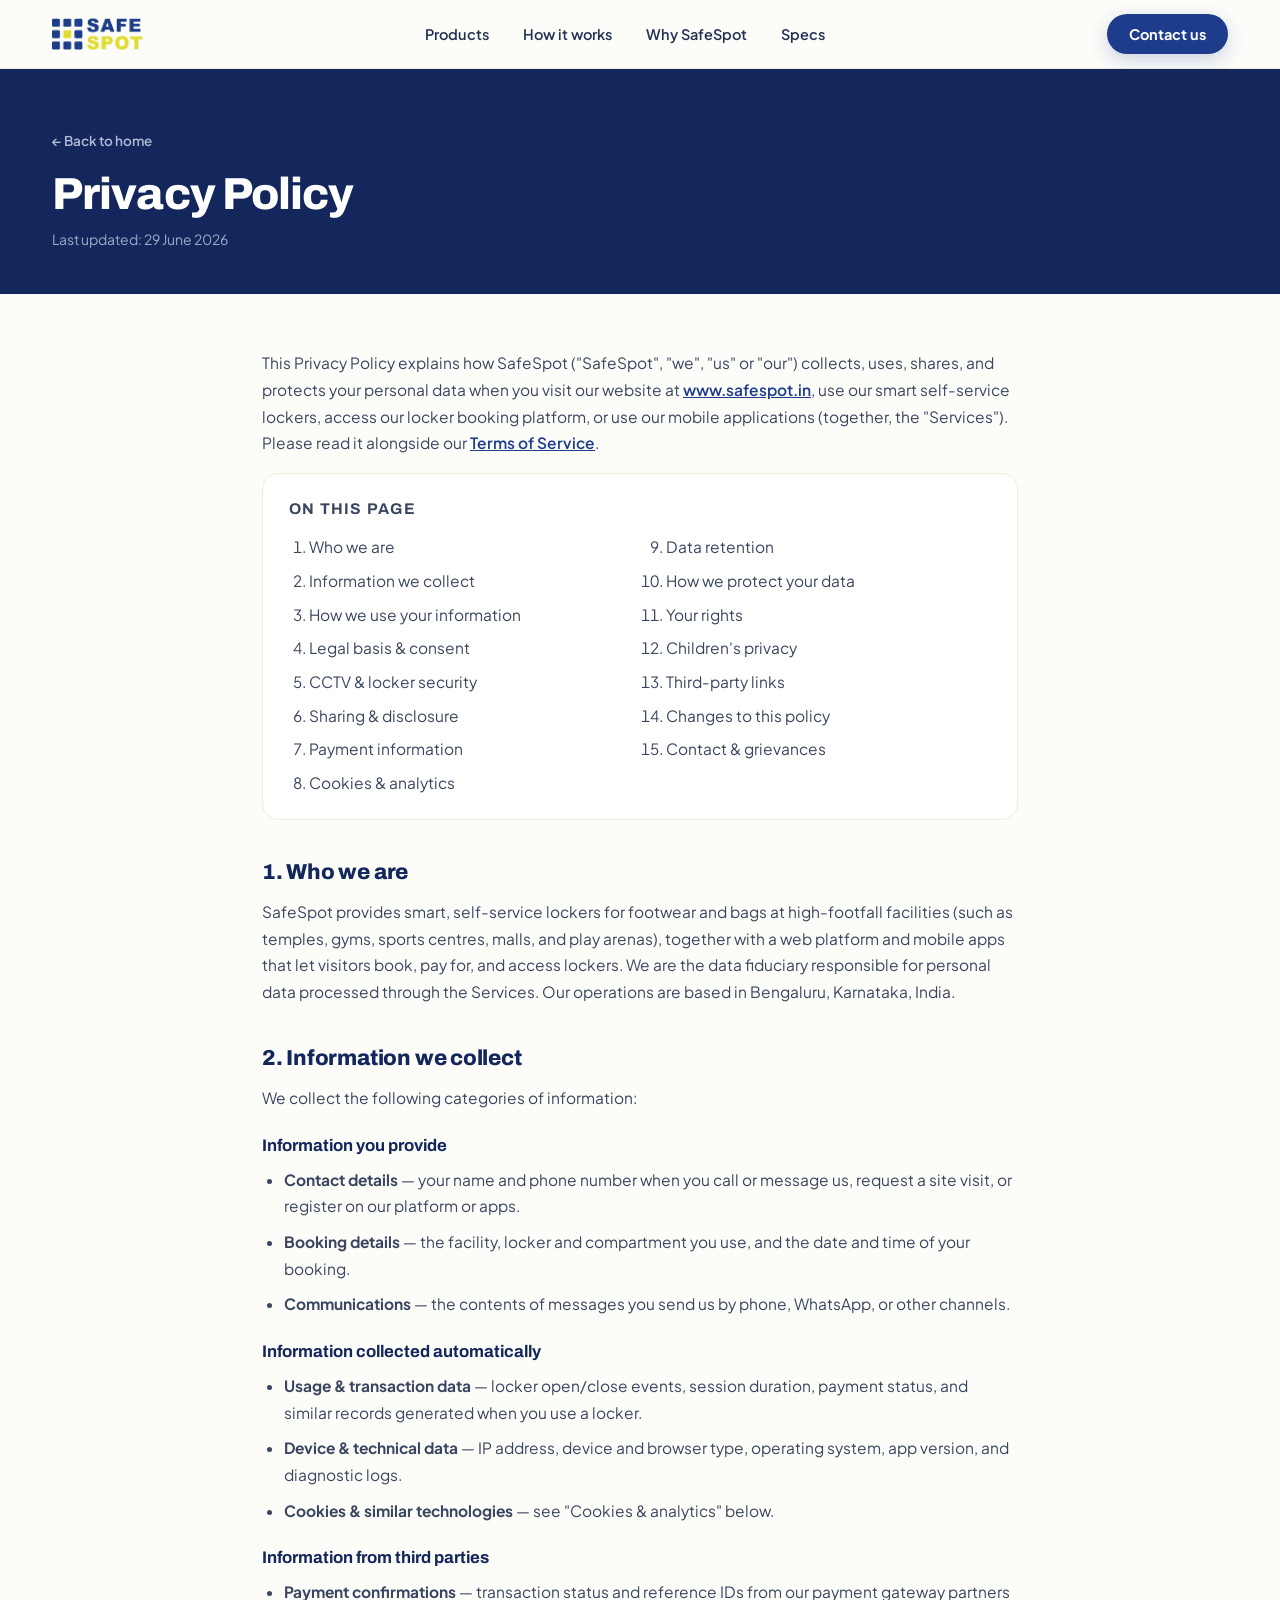
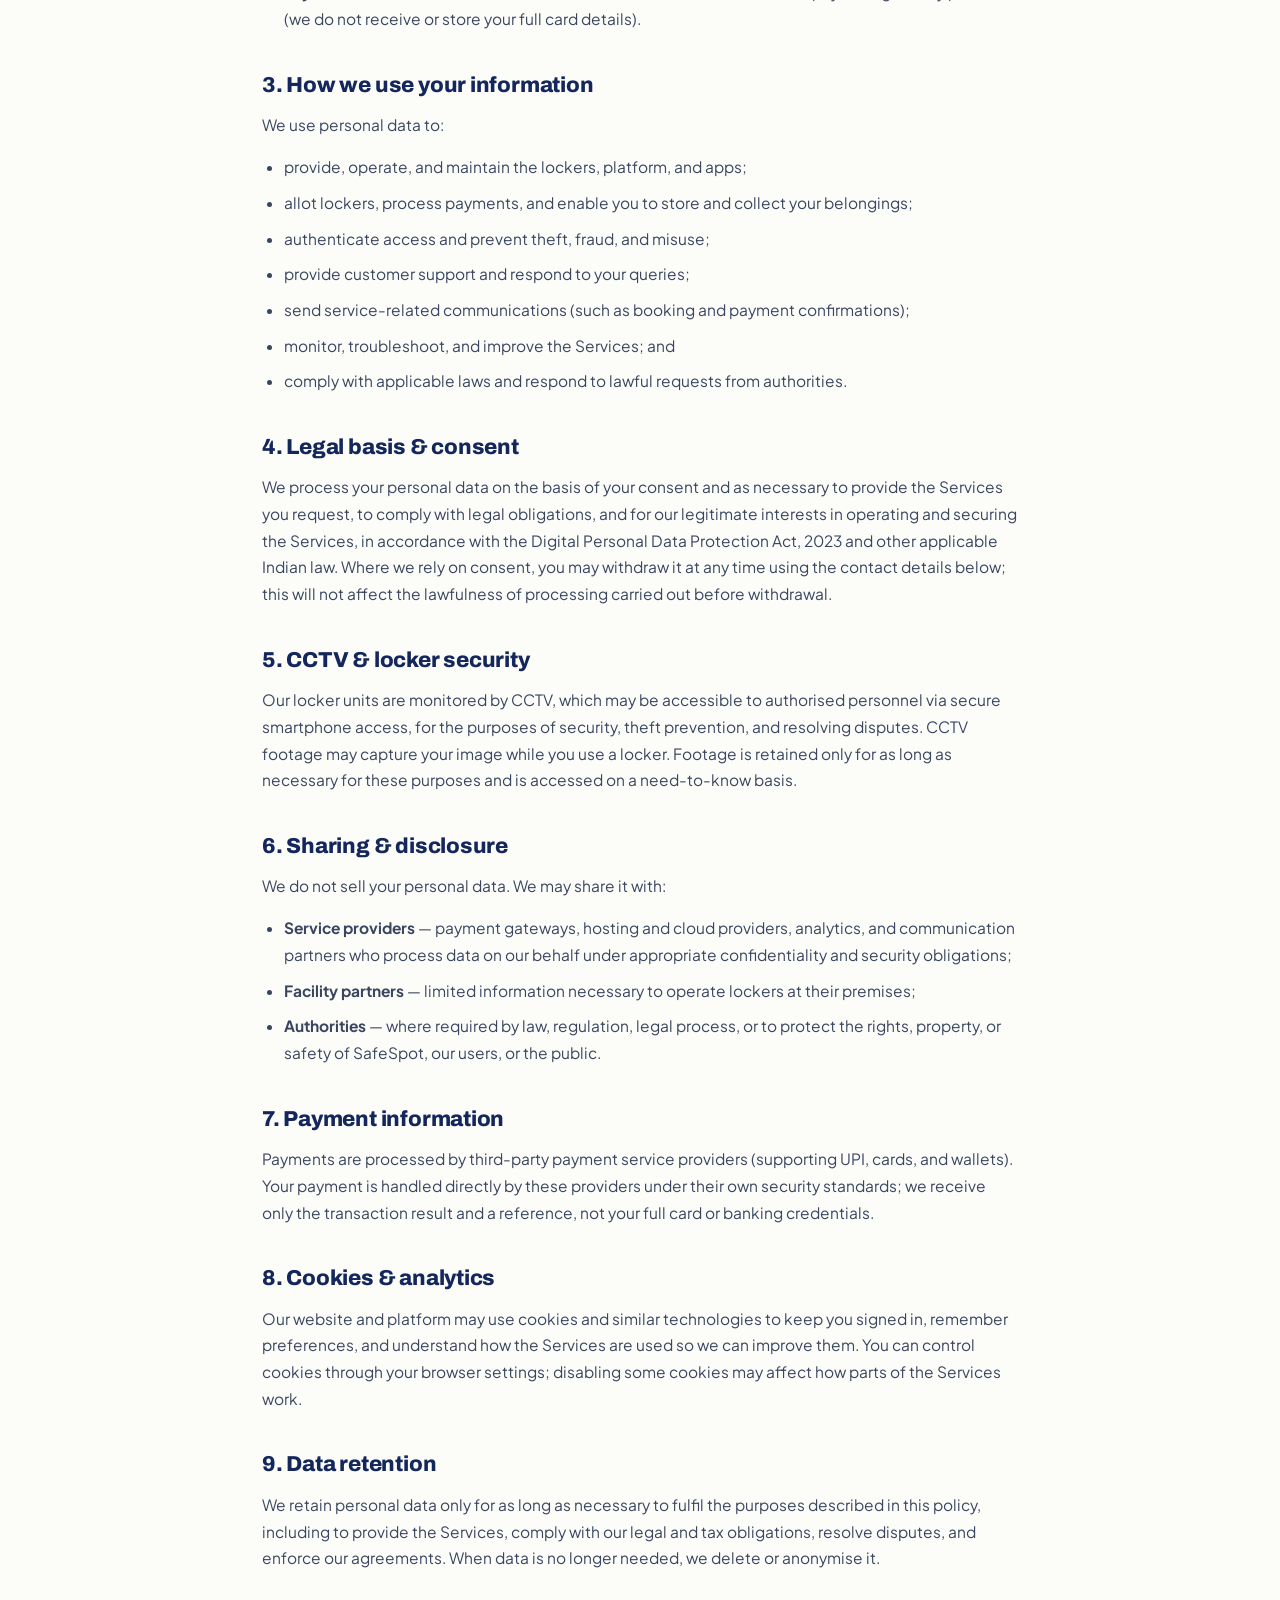
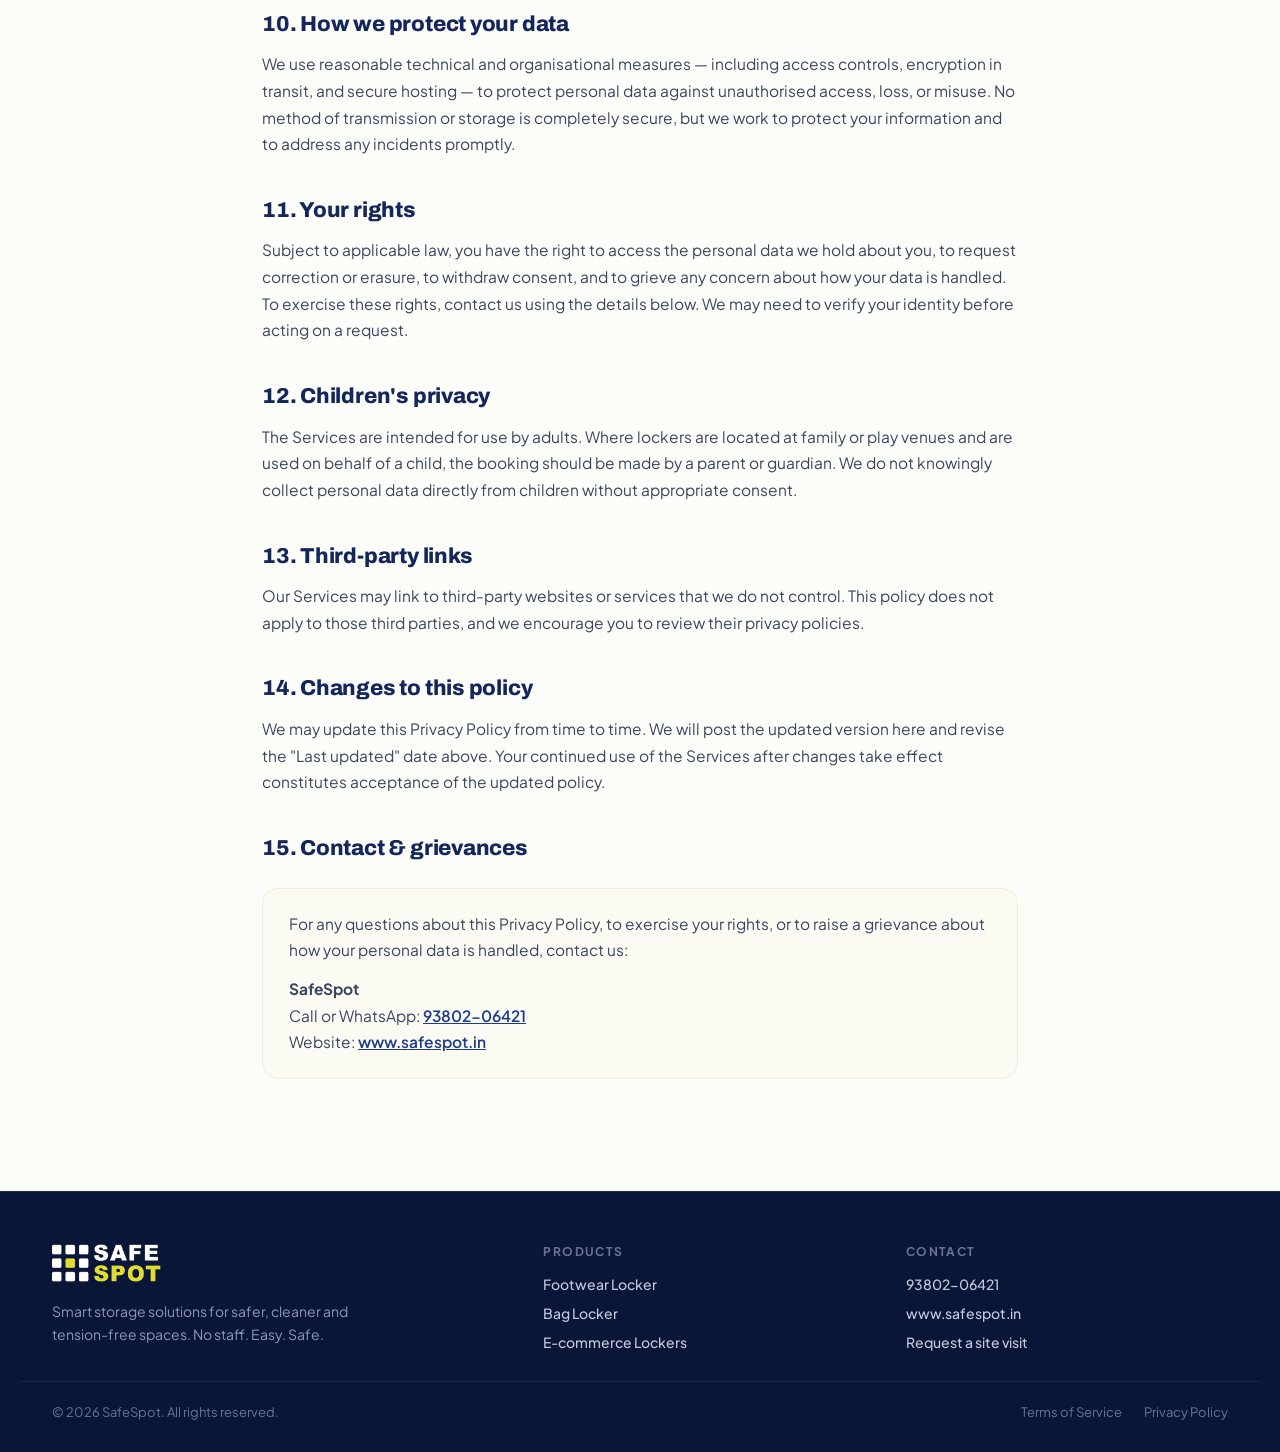
==== privacy.html @ 0acc73a3 "Initial site upload" ====
<!DOCTYPE html>
<html lang="en">
<head>
  <meta charset="utf-8">
  <meta name="viewport" content="width=device-width, initial-scale=1">
  <title>Privacy Policy — SafeSpot</title>
  <meta name="description" content="How SafeSpot collects, uses, and protects personal data across our website, locker platform, and mobile apps.">
  <meta name="robots" content="all">

  <link rel="icon" type="image/png" href="assets/safespot-logo-crop.png">

  <link rel="preconnect" href="https://fonts.googleapis.com">
  <link rel="preconnect" href="https://fonts.gstatic.com" crossorigin>
  <link href="https://fonts.googleapis.com/css2?family=Archivo:wght@600;700;800;900&family=Plus+Jakarta+Sans:wght@400;500;600;700&display=swap" rel="stylesheet">
  <link rel="stylesheet" href="styles.css">
</head>
<body class="legal">

  <!-- ===================== NAV ===================== -->
  <header class="site-header">
    <nav class="container nav">
      <a href="index.html" class="nav__logo"><img src="assets/safespot-logo-crop.png" alt="SafeSpot"></a>
      <div class="nav__links">
        <a href="index.html#products">Products</a>
        <a href="index.html#how">How it works</a>
        <a href="index.html#why">Why SafeSpot</a>
        <a href="index.html#specs">Specs</a>
      </div>
      <a href="index.html#contact" class="btn btn--navy-pill">Contact us</a>
    </nav>
  </header>

  <!-- ===================== HEAD ===================== -->
  <section class="legal__head">
    <div class="container">
      <a href="index.html" class="legal__back">← Back to home</a>
      <h1 class="legal__title">Privacy Policy</h1>
      <p class="legal__updated">Last updated: 29 June 2026</p>
    </div>
  </section>

  <!-- ===================== CONTENT ===================== -->
  <main class="legal__content">
    <p class="legal__intro">
      This Privacy Policy explains how SafeSpot ("SafeSpot", "we", "us" or "our")
      collects, uses, shares, and protects your personal data when you visit our
      website at <a href="https://www.safespot.in">www.safespot.in</a>, use our
      smart self-service lockers, access our locker booking platform, or use our
      mobile applications (together, the "Services"). Please read it alongside our
      <a href="terms.html">Terms of Service</a>.
    </p>

    <div class="legal__toc">
      <p class="legal__toc-title">On this page</p>
      <ol>
        <li>Who we are</li>
        <li>Information we collect</li>
        <li>How we use your information</li>
        <li>Legal basis &amp; consent</li>
        <li>CCTV &amp; locker security</li>
        <li>Sharing &amp; disclosure</li>
        <li>Payment information</li>
        <li>Cookies &amp; analytics</li>
        <li>Data retention</li>
        <li>How we protect your data</li>
        <li>Your rights</li>
        <li>Children's privacy</li>
        <li>Third-party links</li>
        <li>Changes to this policy</li>
        <li>Contact &amp; grievances</li>
      </ol>
    </div>

    <h2>1. Who we are</h2>
    <p>
      SafeSpot provides smart, self-service lockers for footwear and bags at
      high-footfall facilities (such as temples, gyms, sports centres, malls, and
      play arenas), together with a web platform and mobile apps that let visitors
      book, pay for, and access lockers. We are the data fiduciary responsible for
      personal data processed through the Services. Our operations are based in
      Bengaluru, Karnataka, India.
    </p>

    <h2>2. Information we collect</h2>
    <p>We collect the following categories of information:</p>
    <h3>Information you provide</h3>
    <ul>
      <li><strong>Contact details</strong> — your name and phone number when you call or message us, request a site visit, or register on our platform or apps.</li>
      <li><strong>Booking details</strong> — the facility, locker and compartment you use, and the date and time of your booking.</li>
      <li><strong>Communications</strong> — the contents of messages you send us by phone, WhatsApp, or other channels.</li>
    </ul>
    <h3>Information collected automatically</h3>
    <ul>
      <li><strong>Usage &amp; transaction data</strong> — locker open/close events, session duration, payment status, and similar records generated when you use a locker.</li>
      <li><strong>Device &amp; technical data</strong> — IP address, device and browser type, operating system, app version, and diagnostic logs.</li>
      <li><strong>Cookies &amp; similar technologies</strong> — see "Cookies &amp; analytics" below.</li>
    </ul>
    <h3>Information from third parties</h3>
    <ul>
      <li><strong>Payment confirmations</strong> — transaction status and reference IDs from our payment gateway partners (we do not receive or store your full card details).</li>
    </ul>

    <h2>3. How we use your information</h2>
    <p>We use personal data to:</p>
    <ul>
      <li>provide, operate, and maintain the lockers, platform, and apps;</li>
      <li>allot lockers, process payments, and enable you to store and collect your belongings;</li>
      <li>authenticate access and prevent theft, fraud, and misuse;</li>
      <li>provide customer support and respond to your queries;</li>
      <li>send service-related communications (such as booking and payment confirmations);</li>
      <li>monitor, troubleshoot, and improve the Services; and</li>
      <li>comply with applicable laws and respond to lawful requests from authorities.</li>
    </ul>

    <h2>4. Legal basis &amp; consent</h2>
    <p>
      We process your personal data on the basis of your consent and as necessary
      to provide the Services you request, to comply with legal obligations, and
      for our legitimate interests in operating and securing the Services, in
      accordance with the Digital Personal Data Protection Act, 2023 and other
      applicable Indian law. Where we rely on consent, you may withdraw it at any
      time using the contact details below; this will not affect the lawfulness of
      processing carried out before withdrawal.
    </p>

    <h2>5. CCTV &amp; locker security</h2>
    <p>
      Our locker units are monitored by CCTV, which may be accessible to authorised
      personnel via secure smartphone access, for the purposes of security, theft
      prevention, and resolving disputes. CCTV footage may capture your image while
      you use a locker. Footage is retained only for as long as necessary for these
      purposes and is accessed on a need-to-know basis.
    </p>

    <h2>6. Sharing &amp; disclosure</h2>
    <p>We do not sell your personal data. We may share it with:</p>
    <ul>
      <li><strong>Service providers</strong> — payment gateways, hosting and cloud providers, analytics, and communication partners who process data on our behalf under appropriate confidentiality and security obligations;</li>
      <li><strong>Facility partners</strong> — limited information necessary to operate lockers at their premises;</li>
      <li><strong>Authorities</strong> — where required by law, regulation, legal process, or to protect the rights, property, or safety of SafeSpot, our users, or the public.</li>
    </ul>

    <h2>7. Payment information</h2>
    <p>
      Payments are processed by third-party payment service providers (supporting
      UPI, cards, and wallets). Your payment is handled directly by these providers
      under their own security standards; we receive only the transaction result
      and a reference, not your full card or banking credentials.
    </p>

    <h2>8. Cookies &amp; analytics</h2>
    <p>
      Our website and platform may use cookies and similar technologies to keep you
      signed in, remember preferences, and understand how the Services are used so
      we can improve them. You can control cookies through your browser settings;
      disabling some cookies may affect how parts of the Services work.
    </p>

    <h2>9. Data retention</h2>
    <p>
      We retain personal data only for as long as necessary to fulfil the purposes
      described in this policy, including to provide the Services, comply with our
      legal and tax obligations, resolve disputes, and enforce our agreements. When
      data is no longer needed, we delete or anonymise it.
    </p>

    <h2>10. How we protect your data</h2>
    <p>
      We use reasonable technical and organisational measures — including access
      controls, encryption in transit, and secure hosting — to protect personal
      data against unauthorised access, loss, or misuse. No method of transmission
      or storage is completely secure, but we work to protect your information and
      to address any incidents promptly.
    </p>

    <h2>11. Your rights</h2>
    <p>
      Subject to applicable law, you have the right to access the personal data we
      hold about you, to request correction or erasure, to withdraw consent, and to
      grieve any concern about how your data is handled. To exercise these rights,
      contact us using the details below. We may need to verify your identity
      before acting on a request.
    </p>

    <h2>12. Children's privacy</h2>
    <p>
      The Services are intended for use by adults. Where lockers are located at
      family or play venues and are used on behalf of a child, the booking should
      be made by a parent or guardian. We do not knowingly collect personal data
      directly from children without appropriate consent.
    </p>

    <h2>13. Third-party links</h2>
    <p>
      Our Services may link to third-party websites or services that we do not
      control. This policy does not apply to those third parties, and we encourage
      you to review their privacy policies.
    </p>

    <h2>14. Changes to this policy</h2>
    <p>
      We may update this Privacy Policy from time to time. We will post the updated
      version here and revise the "Last updated" date above. Your continued use of
      the Services after changes take effect constitutes acceptance of the updated
      policy.
    </p>

    <h2>15. Contact &amp; grievances</h2>
    <div class="legal__note">
      <p>
        For any questions about this Privacy Policy, to exercise your rights, or to
        raise a grievance about how your personal data is handled, contact us:
      </p>
      <p style="margin-top:12px;">
        <strong>SafeSpot</strong><br>
        Call or WhatsApp: <a href="tel:+919380206421">93802-06421</a><br>
        Website: <a href="https://www.safespot.in">www.safespot.in</a>
      </p>
    </div>
  </main>

  <!-- ===================== FOOTER ===================== -->
  <footer class="footer">
    <div class="container footer__grid">
      <div>
        <img src="assets/safespot-logo-white.png" alt="SafeSpot" class="footer__logo">
        <p class="footer__tagline">Smart storage solutions for safer, cleaner and tension-free spaces. No staff. Easy. Safe.</p>
      </div>
      <div>
        <div class="footer__heading">Products</div>
        <div class="footer__links">
          <a href="index.html#products">Footwear Locker</a>
          <a href="index.html#products">Bag Locker</a>
          <a href="index.html#products">E-commerce Lockers</a>
        </div>
      </div>
      <div>
        <div class="footer__heading">Contact</div>
        <div class="footer__links">
          <a href="tel:+919380206421">93802-06421</a>
          <span class="footer__text">www.safespot.in</span>
          <a href="index.html#contact">Request a site visit</a>
        </div>
      </div>
    </div>
    <div class="container footer__bar">
      <span>© 2026 SafeSpot. All rights reserved.</span>
      <div class="footer__legal">
        <a href="terms.html">Terms of Service</a>
        <a href="privacy.html">Privacy Policy</a>
      </div>
    </div>
  </footer>

</body>
</html>
---- styles.css ----
/* =====================================================================
   SafeSpot Landing — styles
   Brand: navy + lime only. Fonts: Archivo (display) + Plus Jakarta Sans (body).
   Tokens defined once below; everything else references them.
   ===================================================================== */

:root {
  /* Navy ramp */
  --navy:        #1D3C8B;  /* primary: buttons, links, icons */
  --navy-deep:   #14275C;  /* hero / why bg, dark headings, table header */
  --navy-deeper: #0F1E48;  /* products / contact bg */
  --navy-darkest:#0A1638;  /* footer bg */

  /* Lime accent */
  --lime:        #D7DD2B;
  --lime-hover:  #E6EC3A;

  /* Surfaces & lines */
  --page:        #FCFCF9;
  --surface:     #FBFBF4;
  --card-border: #ECEEDF;
  --row-line:    #F0F1E6;

  /* Text */
  --text:        #162038;
  --text-strong: #14275C;
  --text-muted:  #5A6478;
  --on-dark:     #FFFFFF;
  --muted-dark:  #AFBAD6;
  --muted-dark-2:#B9C2DC;
  --muted-dark-3:#9FAAC6;

  /* Accents */
  --green:       #1F8A5B;
  --olive:       #8A7F2E;

  /* Type */
  --font-display: 'Archivo', system-ui, sans-serif;
  --font-body:    'Plus Jakarta Sans', system-ui, sans-serif;

  /* Shape */
  --r-card: 20px;
  --r-img:  22px;
  --r-pill: 999px;

  /* Shadows */
  --sh-img-dark:  0 26px 60px rgba(0,0,0,0.4);
  --sh-img-light: 0 24px 54px rgba(20,39,92,0.18);
  --sh-cta-lime:  0 10px 26px rgba(215,221,43,0.28);
  --sh-cta-navy:  0 10px 24px rgba(29,60,139,0.25);
  --sh-badge:     0 18px 40px rgba(0,0,0,0.28);
}

/* ---------- Base ---------- */
* { box-sizing: border-box; }
html { scroll-behavior: smooth; }
body {
  margin: 0;
  font-family: var(--font-body);
  color: var(--text);
  background: var(--page);
  -webkit-font-smoothing: antialiased;
  overflow-x: hidden;
}
img { display: block; max-width: 100%; }
a { color: inherit; }
::selection { background: var(--lime); color: var(--navy-deep); }

/* Offset in-page anchors for the sticky header */
:where(#products, #how, #why, #specs, #contact, #top) { scroll-margin-top: 76px; }

/* ---------- Layout primitives ---------- */
.container {
  max-width: 1240px;
  margin: 0 auto;
  padding-left: 32px;
  padding-right: 32px;
}
.section { background: var(--page); }
.muted { color: var(--muted-dark-2); font-weight: 500; }
.accent { color: var(--lime); }

.section__title {
  font-family: var(--font-display);
  font-weight: 800;
  font-size: clamp(1.9rem, 3.6vw, 2.9rem);
  line-height: 1.08;
  letter-spacing: -0.02em;
  color: var(--text-strong);
  margin: 0 0 14px;
  max-width: 760px;
}
.section__title--light { color: var(--on-dark); }
.section__sub {
  font-size: 1.05rem;
  line-height: 1.6;
  color: var(--text-muted);
  max-width: 620px;
  margin: 0;
}
.section__sub--light { color: var(--muted-dark); }

/* ---------- Eyebrow ---------- */
.eyebrow {
  display: inline-flex;
  align-items: center;
  gap: 9px;
  margin-bottom: 16px;
}
.eyebrow--center { justify-content: center; }
.eyebrow--pill {
  padding: 7px 15px;
  border: 1px solid rgba(215,221,43,0.45);
  border-radius: var(--r-pill);
  margin-bottom: 26px;
}
.eyebrow__dot { width: 9px; height: 9px; border-radius: 2px; background: var(--lime); flex-shrink: 0; }
.eyebrow--pill .eyebrow__dot { width: 8px; height: 8px; }
.eyebrow__text {
  font-size: 12px;
  font-weight: 700;
  letter-spacing: 0.16em;
  text-transform: uppercase;
  white-space: nowrap;
}
.eyebrow__text--olive { color: var(--olive); }
.eyebrow__text--lime  { color: var(--lime); }
.eyebrow--pill .eyebrow__text--lime { color: #E8ECC0; }

/* ---------- Buttons ---------- */
.btn {
  display: inline-flex;
  align-items: center;
  justify-content: center;
  gap: 10px;
  text-decoration: none;
  font-family: var(--font-body);
  cursor: pointer;
  transition: background .15s ease, color .15s ease, border-color .15s ease;
}
.btn--navy-pill {
  background: var(--navy);
  color: #fff;
  font-weight: 700;
  font-size: 14.5px;
  padding: 11px 22px;
  border-radius: var(--r-pill);
  box-shadow: 0 6px 18px rgba(29,60,139,0.22);
}
.btn--navy-pill:hover { background: var(--navy-deep); }

.btn--lime {
  background: var(--lime);
  color: var(--navy-deep);
  font-family: var(--font-display);
  font-weight: 800;
  font-size: 16px;
  padding: 15px 30px;
  border-radius: var(--r-pill);
  box-shadow: var(--sh-cta-lime);
}
.btn--lime:hover { background: var(--lime-hover); }
.btn--sm { padding: 13px 24px; font-size: 15px; white-space: nowrap; }

.btn--ghost {
  color: #fff;
  font-weight: 700;
  font-size: 16px;
  padding: 15px 26px;
  border-radius: var(--r-pill);
  border: 1px solid rgba(255,255,255,0.28);
  white-space: nowrap;
}
.btn--ghost:hover { border-color: var(--lime); color: var(--lime); }

.btn--navy-block {
  width: 100%;
  background: var(--navy);
  color: #fff;
  font-family: var(--font-display);
  font-weight: 800;
  font-size: 16px;
  padding: 16px;
  border-radius: 13px;
  box-shadow: var(--sh-cta-navy);
  margin-bottom: 13px;
}
.btn--navy-block:hover { background: var(--navy-deep); }

.btn--wa-block {
  width: 100%;
  background: #fff;
  color: var(--navy);
  font-family: var(--font-display);
  font-weight: 800;
  font-size: 16px;
  padding: 15px;
  border: 1.5px solid var(--navy);
  border-radius: 13px;
  margin-bottom: 24px;
}
.btn--wa-block:hover { background: #F2F5FE; }

/* ---------- Nav ---------- */
.site-header {
  position: sticky;
  top: 0;
  z-index: 60;
  background: rgba(252,252,249,0.9);
  backdrop-filter: blur(14px);
  -webkit-backdrop-filter: blur(14px);
  border-bottom: 1px solid var(--card-border);
}
.nav {
  display: flex;
  align-items: center;
  justify-content: space-between;
  gap: 24px;
  padding-top: 14px;
  padding-bottom: 14px;
}
.nav__logo { display: flex; align-items: center; }
.nav__logo img { height: 32px; width: auto; }
.nav__links { display: flex; align-items: center; gap: 34px; }
.nav__links a {
  text-decoration: none;
  color: #243254;
  font-weight: 600;
  font-size: 14.5px;
  transition: color .15s ease;
}
.nav__links a:hover { color: var(--lime); }

/* ---------- Hero ---------- */
.hero { position: relative; background: var(--navy-deep); color: #fff; overflow: hidden; }
.hero__glow { position: absolute; border-radius: 50%; pointer-events: none; }
.hero__glow--lime {
  top: -160px; right: -120px; width: 520px; height: 520px;
  background: radial-gradient(circle, rgba(215,221,43,0.16), transparent 68%);
}
.hero__glow--blue {
  bottom: -200px; left: -140px; width: 480px; height: 480px;
  background: radial-gradient(circle, rgba(46,86,170,0.55), transparent 70%);
}
.hero__grid {
  position: relative;
  padding-top: 78px;
  padding-bottom: 90px;
  display: grid;
  grid-template-columns: 1.05fr 0.95fr;
  gap: 60px;
  align-items: center;
}
.hero__title {
  font-family: var(--font-display);
  font-weight: 900;
  font-size: clamp(2.4rem, 5.2vw, 4.05rem);
  line-height: 1.02;
  letter-spacing: -0.02em;
  margin: 0 0 22px;
}
.hero__sub {
  font-size: clamp(1rem, 1.5vw, 1.18rem);
  line-height: 1.6;
  color: #C5CEE4;
  max-width: 540px;
  margin: 0 0 34px;
}
.hero__cta { margin-bottom: 30px; }
.cta-row { display: flex; align-items: center; gap: 14px; flex-wrap: wrap; }
.hero__trust {
  display: flex; align-items: center; gap: 22px; flex-wrap: wrap;
  color: var(--muted-dark-3); font-size: 13.5px; font-weight: 600;
}
.hero__trust span { display: inline-flex; align-items: center; gap: 8px; }
.hero__trust .bullet { color: var(--lime); }

.hero__media { position: relative; }
.hero__image {
  position: relative;
  border-radius: 24px;
  overflow: hidden;
  box-shadow: 0 30px 70px rgba(0,0,0,0.4);
  aspect-ratio: 4 / 5;
}
.hero__image img { width: 100%; height: 100%; object-fit: cover; }

/* Auto-scrolling hero carousel: footwear <-> bag locker */
.hero__track {
  display: flex;
  width: 200%;
  height: 100%;
  animation: hero-scroll 12s ease-in-out infinite;
}
.hero__carousel:hover .hero__track { animation-play-state: paused; }
.hero__slide {
  position: relative;
  flex: 0 0 50%;
  width: 50%;
  height: 100%;
  margin: 0;
}
.hero__slide img { width: 100%; height: 100%; object-fit: cover; object-position: center; }
.hero__slide-label {
  position: absolute;
  top: 16px;
  left: 16px;
  font-family: var(--font-display);
  font-weight: 800;
  font-size: 13px;
  letter-spacing: 0.03em;
  color: var(--navy-deep);
  background: var(--lime);
  padding: 8px 15px;
  border-radius: var(--r-pill);
  box-shadow: 0 6px 16px rgba(0,0,0,0.22);
}

@keyframes hero-scroll {
  0%,  38% { transform: translateX(0); }
  50%, 88% { transform: translateX(-50%); }
  100%     { transform: translateX(0); }
}

/* Respect users who prefer reduced motion: hold on the first slide */
@media (prefers-reduced-motion: reduce) {
  .hero__track { animation: none; }
}
.hero__badge {
  position: absolute;
  display: flex;
  align-items: center;
  gap: 14px;
  box-shadow: var(--sh-badge);
}
.hero__badge--cost {
  left: -18px; bottom: 34px;
  background: #fff; color: var(--navy-deep);
  border-radius: 16px; padding: 16px 20px;
}
.hero__badge-num { font-family: var(--font-display); font-weight: 900; font-size: 30px; color: var(--navy); line-height: 1; }
.hero__badge-label { font-size: 12.5px; font-weight: 600; color: var(--text-muted); line-height: 1.3; }
.hero__badge--secure {
  right: -14px; top: 26px;
  background: var(--navy); color: #fff;
  border-radius: 14px; padding: 12px 16px;
  gap: 10px;
  box-shadow: 0 16px 34px rgba(0,0,0,0.3);
  font-size: 12.5px; font-weight: 700; line-height: 1.25;
}
.hero__badge--secure .muted { font-weight: 500; color: var(--muted-dark-2); }

/* ---------- Stats band ---------- */
.stats { background: var(--lime); }
.stats__grid {
  display: grid;
  grid-template-columns: repeat(4, 1fr);
  gap: 22px;
  padding-top: 30px;
  padding-bottom: 30px;
}
.stat { display: flex; flex-direction: column; gap: 3px; }
.stat__num {
  font-family: var(--font-display);
  font-weight: 900;
  font-size: clamp(1.7rem, 3vw, 2.3rem);
  color: var(--navy-deep);
  line-height: 1;
}
.stat__label { font-size: 13px; font-weight: 600; color: #3C4A2E; }

/* ---------- Problem ---------- */
.problem__head { padding-top: 96px; padding-bottom: 30px; }
.problem__head .eyebrow { margin-bottom: 18px; }
.card-grid {
  display: grid;
  gap: 20px;
  padding-bottom: 96px;
}
.card-grid--4 { grid-template-columns: repeat(4, 1fr); padding-top: 34px; }
.card {
  background: #fff;
  border: 1px solid var(--card-border);
  border-radius: var(--r-card);
  padding: 26px;
}
.icon-chip {
  width: 46px; height: 46px;
  border-radius: 12px;
  display: flex; align-items: center; justify-content: center;
  margin-bottom: 18px;
}
.card__title { font-family: var(--font-display); font-weight: 700; font-size: 18px; color: var(--text-strong); margin: 0 0 8px; }
.card__body { font-size: 14px; line-height: 1.55; color: var(--text-muted); margin: 0; }

/* ---------- Products ---------- */
.products { background: var(--navy-deeper); color: #fff; }
.products__head {
  padding-top: 96px;
  padding-bottom: 18px;
  text-align: center;
}
.products__head .eyebrow { margin-bottom: 18px; }
.products__head .section__title { margin-left: auto; margin-right: auto; max-width: 780px; }
.products__head .section__sub { margin-left: auto; margin-right: auto; }

.product-row__wrap { padding-top: 56px; }
.product-row__wrap--last { padding-bottom: 96px; }
.product-row {
  display: grid;
  grid-template-columns: 0.95fr 1.05fr;
  gap: 56px;
  align-items: center;
}
.product-row--reverse { grid-template-columns: 1.05fr 0.95fr; }
.product-row__media {
  position: relative;
  border-radius: var(--r-img);
  overflow: hidden;
  box-shadow: var(--sh-img-dark);
  aspect-ratio: 1 / 1;
}
.product-row__media img { width: 100%; height: 100%; object-fit: cover; }
.product-row__title {
  font-family: var(--font-display);
  font-weight: 800;
  font-size: clamp(1.6rem, 2.6vw, 2.2rem);
  line-height: 1.1;
  margin: 0 0 14px;
}
.product-row__body { font-size: 1.02rem; line-height: 1.6; color: var(--muted-dark-2); margin: 0 0 24px; max-width: 480px; }

.pill-label {
  display: inline-block;
  font-size: 11.5px;
  font-weight: 800;
  letter-spacing: 0.14em;
  text-transform: uppercase;
  color: var(--navy-deeper);
  background: var(--lime);
  padding: 6px 13px;
  border-radius: var(--r-pill);
  margin-bottom: 18px;
}
.pill-label--outline {
  color: var(--lime);
  background: transparent;
  border: 1px solid rgba(215,221,43,0.5);
  font-size: 11px;
  margin-bottom: 14px;
}

.spec-chips { display: flex; flex-wrap: wrap; gap: 10px; margin-bottom: 26px; }
.spec-chip {
  font-size: 13px;
  font-weight: 600;
  color: #E7EAF4;
  background: rgba(255,255,255,0.07);
  border: 1px solid rgba(255,255,255,0.12);
  padding: 8px 14px;
  border-radius: 10px;
}
.unit-size { display: flex; align-items: center; gap: 10px; font-size: 13.5px; color: #8E9AB8; }
.unit-size strong { color: #E7EAF4; font-weight: 700; }

.ecom {
  display: grid;
  grid-template-columns: 1fr auto;
  gap: 30px;
  align-items: center;
  background: linear-gradient(100deg, #163063, var(--navy));
  border: 1px solid rgba(215,221,43,0.25);
  border-radius: var(--r-img);
  padding: 34px 38px;
}
.ecom__title { font-family: var(--font-display); font-weight: 800; font-size: clamp(1.4rem, 2.2vw, 1.8rem); line-height: 1.12; margin: 0 0 8px; }
.ecom__body { font-size: 1rem; line-height: 1.55; color: var(--muted-dark-2); margin: 0; max-width: 560px; }

/* ---------- How it works ---------- */
.how__head { padding-top: 96px; }
.how__head .eyebrow { margin-bottom: 18px; }
.how__head .section__title { max-width: 680px; }
.how__head .section__sub { max-width: 600px; }
.how__grid {
  display: grid;
  grid-template-columns: 1.15fr 0.85fr;
  gap: 48px;
  align-items: center;
  padding-top: 40px;
}
.steps { display: grid; grid-template-columns: 1fr 1fr; gap: 18px; }
.step {
  background: #fff;
  border: 1px solid var(--card-border);
  border-radius: 18px;
  padding: 24px;
}
.step__num {
  font-family: var(--font-display);
  font-weight: 900;
  font-size: 15px;
  color: #fff;
  background: var(--navy);
  width: 34px; height: 34px;
  border-radius: 10px;
  display: flex; align-items: center; justify-content: center;
  margin-bottom: 16px;
}
.step__num--lime { background: var(--lime); color: var(--navy-deep); }
.step__title { font-family: var(--font-display); font-weight: 700; font-size: 17px; color: var(--text-strong); margin: 0 0 6px; }
.step__body { font-size: 13.5px; line-height: 1.5; color: var(--text-muted); margin: 0; }

.how__image {
  position: relative;
  border-radius: var(--r-img);
  overflow: hidden;
  box-shadow: var(--sh-img-light);
  aspect-ratio: 1 / 1;
}
.how__image img { width: 100%; height: 100%; object-fit: cover; }

.check-row {
  display: grid;
  grid-template-columns: repeat(4, 1fr);
  gap: 16px;
  padding-top: 46px;
  padding-bottom: 96px;
}
.check { display: flex; align-items: center; gap: 11px; font-size: 14px; font-weight: 600; color: #243254; }
.check__tick { color: var(--green); flex-shrink: 0; }

/* ---------- Best suited for ---------- */
.venues {
  background: #fff;
  border-top: 1px solid var(--card-border);
  border-bottom: 1px solid var(--card-border);
}
.venues .container { padding-top: 88px; padding-bottom: 88px; }
.venues__head { text-align: center; margin-bottom: 44px; }
.venues__head .section__title { margin: 0 auto; }
.venues__grid { display: grid; grid-template-columns: repeat(4, 1fr); gap: 16px; }
.venue {
  background: var(--surface);
  border: 1px solid var(--card-border);
  border-radius: 16px;
  padding: 22px;
  display: flex;
  align-items: center;
  gap: 14px;
}
.venue svg { flex-shrink: 0; }
.venue span { font-size: 15px; font-weight: 700; color: var(--text-strong); }

/* ---------- Why SafeSpot ---------- */
.why { background: var(--navy-deep); color: #fff; position: relative; overflow: hidden; }
.why__glow {
  position: absolute; top: -140px; right: -120px; width: 420px; height: 420px;
  border-radius: 50%;
  background: radial-gradient(circle, rgba(215,221,43,0.12), transparent 70%);
  pointer-events: none;
}
.why__inner { position: relative; padding-top: 96px; padding-bottom: 96px; }
.why__head { margin-bottom: 48px; }
.why__head .eyebrow { margin-bottom: 16px; }
.why__head .section__title { max-width: 620px; }
.why__grid { display: grid; grid-template-columns: repeat(4, 1fr); gap: 20px; }
.why-card {
  background: rgba(255,255,255,0.05);
  border: 1px solid rgba(255,255,255,0.1);
  border-radius: var(--r-card);
  padding: 28px;
}
.why-card__chip {
  width: 48px; height: 48px;
  border-radius: 13px;
  background: var(--lime);
  display: flex; align-items: center; justify-content: center;
  margin-bottom: 20px;
}
.why-card__title { font-family: var(--font-display); font-weight: 700; font-size: 18px; margin: 0 0 8px; }
.why-card__body { font-size: 14px; line-height: 1.55; color: var(--muted-dark); margin: 0; }

/* ---------- Specs ---------- */
.specs .container { padding-top: 96px; padding-bottom: 96px; }
.specs__head { margin-bottom: 40px; }
.specs__head .eyebrow { margin-bottom: 16px; }
.specs__scroll {
  background: #fff;
  border: 1px solid var(--card-border);
  border-radius: var(--r-img);
  overflow: hidden;
}
.specs__row { display: grid; grid-template-columns: 1.3fr 1fr 1fr; border-bottom: 1px solid var(--row-line); }
.specs__row:last-child { border-bottom: none; }
.specs__row--head { background: var(--navy-deep); color: #fff; border-bottom: none; }
.specs__row--alt { background: var(--surface); }
.specs__cell { padding: 18px 26px; }
.specs__row--head .specs__cell { padding: 20px 26px; }
.specs__cell--spec { font-size: 13px; font-weight: 700; letter-spacing: 0.04em; text-transform: uppercase; color: var(--muted-dark-3); }
.specs__cell--col  { font-family: var(--font-display); font-weight: 800; font-size: 16px; }
.specs__cell--label { font-size: 14px; font-weight: 600; color: var(--text-muted); }
.specs__cell--val   { font-size: 15px; font-weight: 700; color: var(--text-strong); }

/* ---------- Contact ---------- */
.contact { background: var(--navy-deeper); color: #fff; position: relative; overflow: hidden; }
.contact__glow {
  position: absolute; bottom: -180px; right: -120px; width: 480px; height: 480px;
  border-radius: 50%;
  background: radial-gradient(circle, rgba(215,221,43,0.14), transparent 70%);
  pointer-events: none;
}
.contact__grid {
  position: relative;
  padding-top: 96px;
  padding-bottom: 96px;
  display: grid;
  grid-template-columns: 1fr 1fr;
  gap: 60px;
  align-items: start;
}
.contact__copy .eyebrow { margin-bottom: 18px; }
.contact__sub { font-size: 1.08rem; line-height: 1.6; color: var(--muted-dark-2); max-width: 460px; margin: 0 0 34px; }
.contact__line {
  display: flex; align-items: center; gap: 14px;
  text-decoration: none; color: inherit;
  margin-bottom: 18px;
}
.contact__icon {
  width: 48px; height: 48px;
  border-radius: 13px;
  background: rgba(215,221,43,0.15);
  display: flex; align-items: center; justify-content: center;
  flex-shrink: 0;
}
.contact__line-label { display: block; font-size: 12px; color: #8E9AB8; font-weight: 600; }
.contact__line-value { font-family: var(--font-display); font-weight: 800; font-size: 20px; color: #fff; }

.contact__card {
  background: #fff;
  color: var(--text);
  border-radius: 24px;
  padding: 38px;
  box-shadow: 0 30px 70px rgba(0,0,0,0.35);
}
.contact__card-title { font-family: var(--font-display); font-weight: 800; font-size: 22px; color: var(--text-strong); margin: 0 0 8px; }
.contact__card-sub { font-size: 14.5px; line-height: 1.55; color: var(--text-muted); margin: 0 0 26px; }
.contact__reassure {
  display: flex; flex-direction: column; gap: 12px;
  border-top: 1px solid var(--row-line);
  padding-top: 22px;
}

/* ---------- Footer ---------- */
.footer { background: var(--navy-darkest); color: #fff; border-top: 1px solid rgba(255,255,255,0.08); }
.footer__grid {
  display: grid;
  grid-template-columns: 1.4fr 1fr 1fr;
  gap: 40px;
  padding-top: 52px;
  padding-bottom: 30px;
}
.footer__logo { height: 38px; width: auto; margin-bottom: 18px; }
.footer__tagline { font-size: 14px; line-height: 1.6; color: #9098B4; max-width: 320px; margin: 0; }
.footer__heading { font-size: 12px; font-weight: 700; letter-spacing: 0.12em; text-transform: uppercase; color: #6B7398; margin-bottom: 16px; }
.footer__links { display: flex; flex-direction: column; gap: 11px; }
.footer__links a, .footer__text { text-decoration: none; color: #C3C9DD; font-size: 14px; font-weight: 500; }
.footer__links a { transition: color .15s ease; }
.footer__links a:hover { color: var(--lime); }
.footer__bar {
  border-top: 1px solid rgba(255,255,255,0.07);
  padding-top: 22px;
  padding-bottom: 32px;
  display: flex;
  justify-content: space-between;
  flex-wrap: wrap;
  gap: 10px;
}
.footer__bar span { font-size: 13px; color: #6B7398; }
.footer__legal { display: flex; gap: 22px; flex-wrap: wrap; }
.footer__legal a {
  text-decoration: none;
  font-size: 13px;
  color: #6B7398;
  transition: color .15s ease;
}
.footer__legal a:hover { color: var(--lime); }

/* =====================================================================
   Legal pages (Terms of Service / Privacy Policy)
   ===================================================================== */
.legal { background: var(--page); }
.legal__head { background: var(--navy-deep); color: #fff; }
.legal__head .container { padding-top: 60px; padding-bottom: 46px; }
.legal__back {
  display: inline-flex; align-items: center; gap: 7px;
  text-decoration: none; color: var(--muted-dark);
  font-size: 13.5px; font-weight: 600;
  margin-bottom: 22px;
  transition: color .15s ease;
}
.legal__back:hover { color: var(--lime); }
.legal__title {
  font-family: var(--font-display); font-weight: 800;
  font-size: clamp(2rem, 4vw, 2.8rem);
  letter-spacing: -0.02em; line-height: 1.06;
  margin: 0 0 12px;
}
.legal__updated { font-size: 14px; color: var(--muted-dark-3); margin: 0; }

.legal__content { max-width: 820px; margin: 0 auto; padding: 56px 32px 84px; }
.legal__content > p:first-child { margin-top: 0; }
.legal__intro { font-size: 1.06rem; line-height: 1.7; color: var(--text-muted); }
.legal__content h2 {
  font-family: var(--font-display); font-weight: 800;
  font-size: 1.35rem; color: var(--text-strong);
  letter-spacing: -0.01em;
  margin: 40px 0 12px;
}
.legal__content h3 {
  font-family: var(--font-display); font-weight: 700;
  font-size: 1.05rem; color: var(--text-strong);
  margin: 24px 0 8px;
}
.legal__content p,
.legal__content li { font-size: 15.5px; line-height: 1.72; color: #3A4660; }
.legal__content ul { padding-left: 22px; margin: 12px 0; }
.legal__content li { margin-bottom: 9px; }
.legal__content a { color: var(--navy); font-weight: 600; }
.legal__note {
  background: var(--surface);
  border: 1px solid var(--card-border);
  border-radius: 16px;
  padding: 22px 26px;
  margin: 28px 0;
}
.legal__note p { margin: 0; }
.legal__toc {
  background: #fff;
  border: 1px solid var(--card-border);
  border-radius: 16px;
  padding: 22px 26px;
  margin: 0 0 8px;
}
.legal__toc-title { font-family: var(--font-display); font-weight: 700; font-size: 14px; text-transform: uppercase; letter-spacing: 0.08em; color: var(--text-muted); margin: 0 0 12px; }
.legal__toc ol { margin: 0; padding-left: 20px; columns: 2; column-gap: 32px; }
.legal__toc li { margin-bottom: 7px; }

/* =====================================================================
   Responsive — breakpoints match the prototype (980 / 760 / 620)
   ===================================================================== */
@media (max-width: 980px) {
  .nav__links { display: none; }
  .hero__grid { grid-template-columns: 1fr; gap: 40px; }
  .product-row,
  .product-row--reverse { grid-template-columns: 1fr; gap: 36px; }
  /* On mobile the bag image should sit below its text */
  .product-row--reverse .product-row__media { order: 2; }
  .ecom { grid-template-columns: 1fr; gap: 22px; }
  .how__grid { grid-template-columns: 1fr; }
  .contact__grid { grid-template-columns: 1fr; }
  .footer__grid { grid-template-columns: 1fr; }
  .card-grid--4 { grid-template-columns: 1fr 1fr; }
  .venues__grid { grid-template-columns: 1fr 1fr; }
  .why__grid { grid-template-columns: 1fr 1fr; }
  .check-row { grid-template-columns: 1fr 1fr; }
}

@media (max-width: 760px) {
  .stats__grid { grid-template-columns: 1fr 1fr; gap: 22px 16px; }
  .specs__scroll { overflow-x: auto; -webkit-overflow-scrolling: touch; }
  .specs__table { min-width: 540px; }
}

@media (max-width: 620px) {
  .container { padding-left: 22px; padding-right: 22px; }
  .legal__toc ol { columns: 1; }
  .card-grid--4 { grid-template-columns: 1fr; }
  .venues__grid { grid-template-columns: 1fr; }
  .why__grid { grid-template-columns: 1fr; }
  .check-row { grid-template-columns: 1fr; }
  .steps { grid-template-columns: 1fr; }
  .cta-row { flex-direction: column; align-items: stretch; }
  .cta-row .btn { width: 100%; }
}
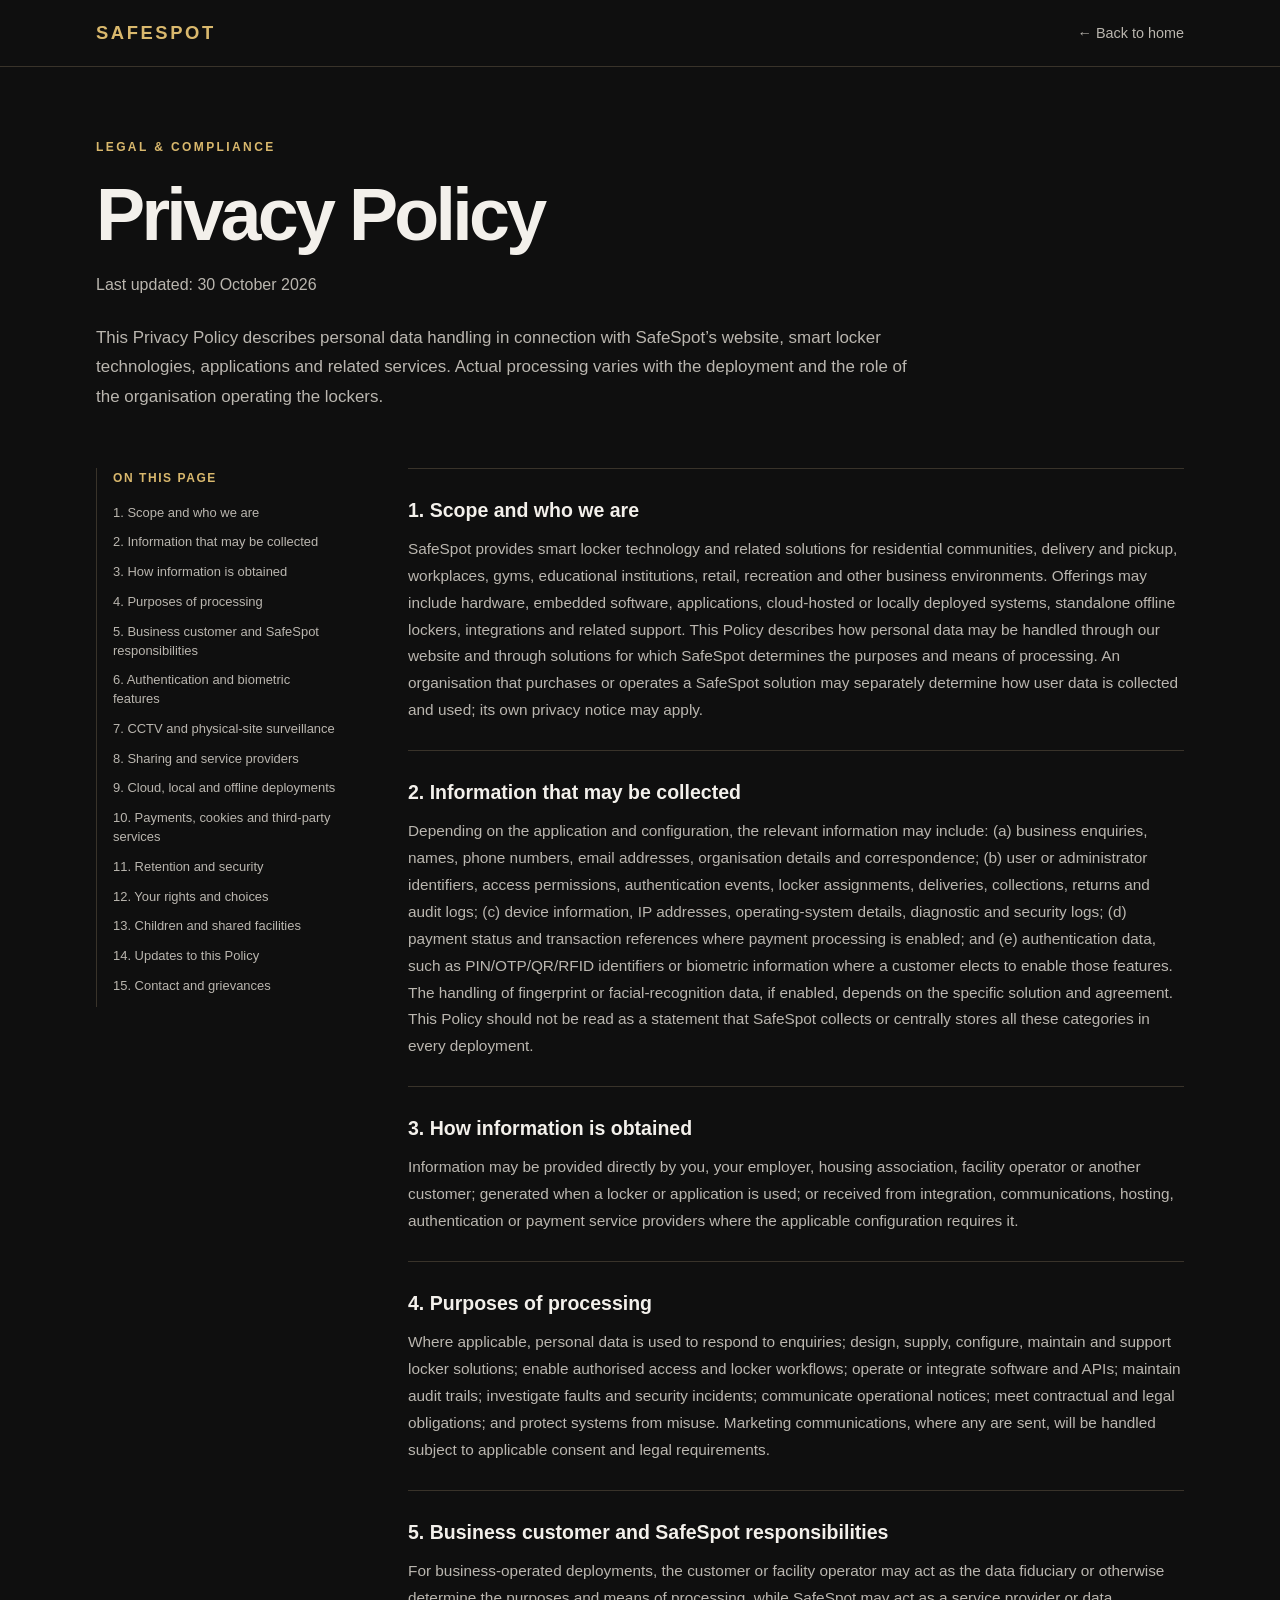
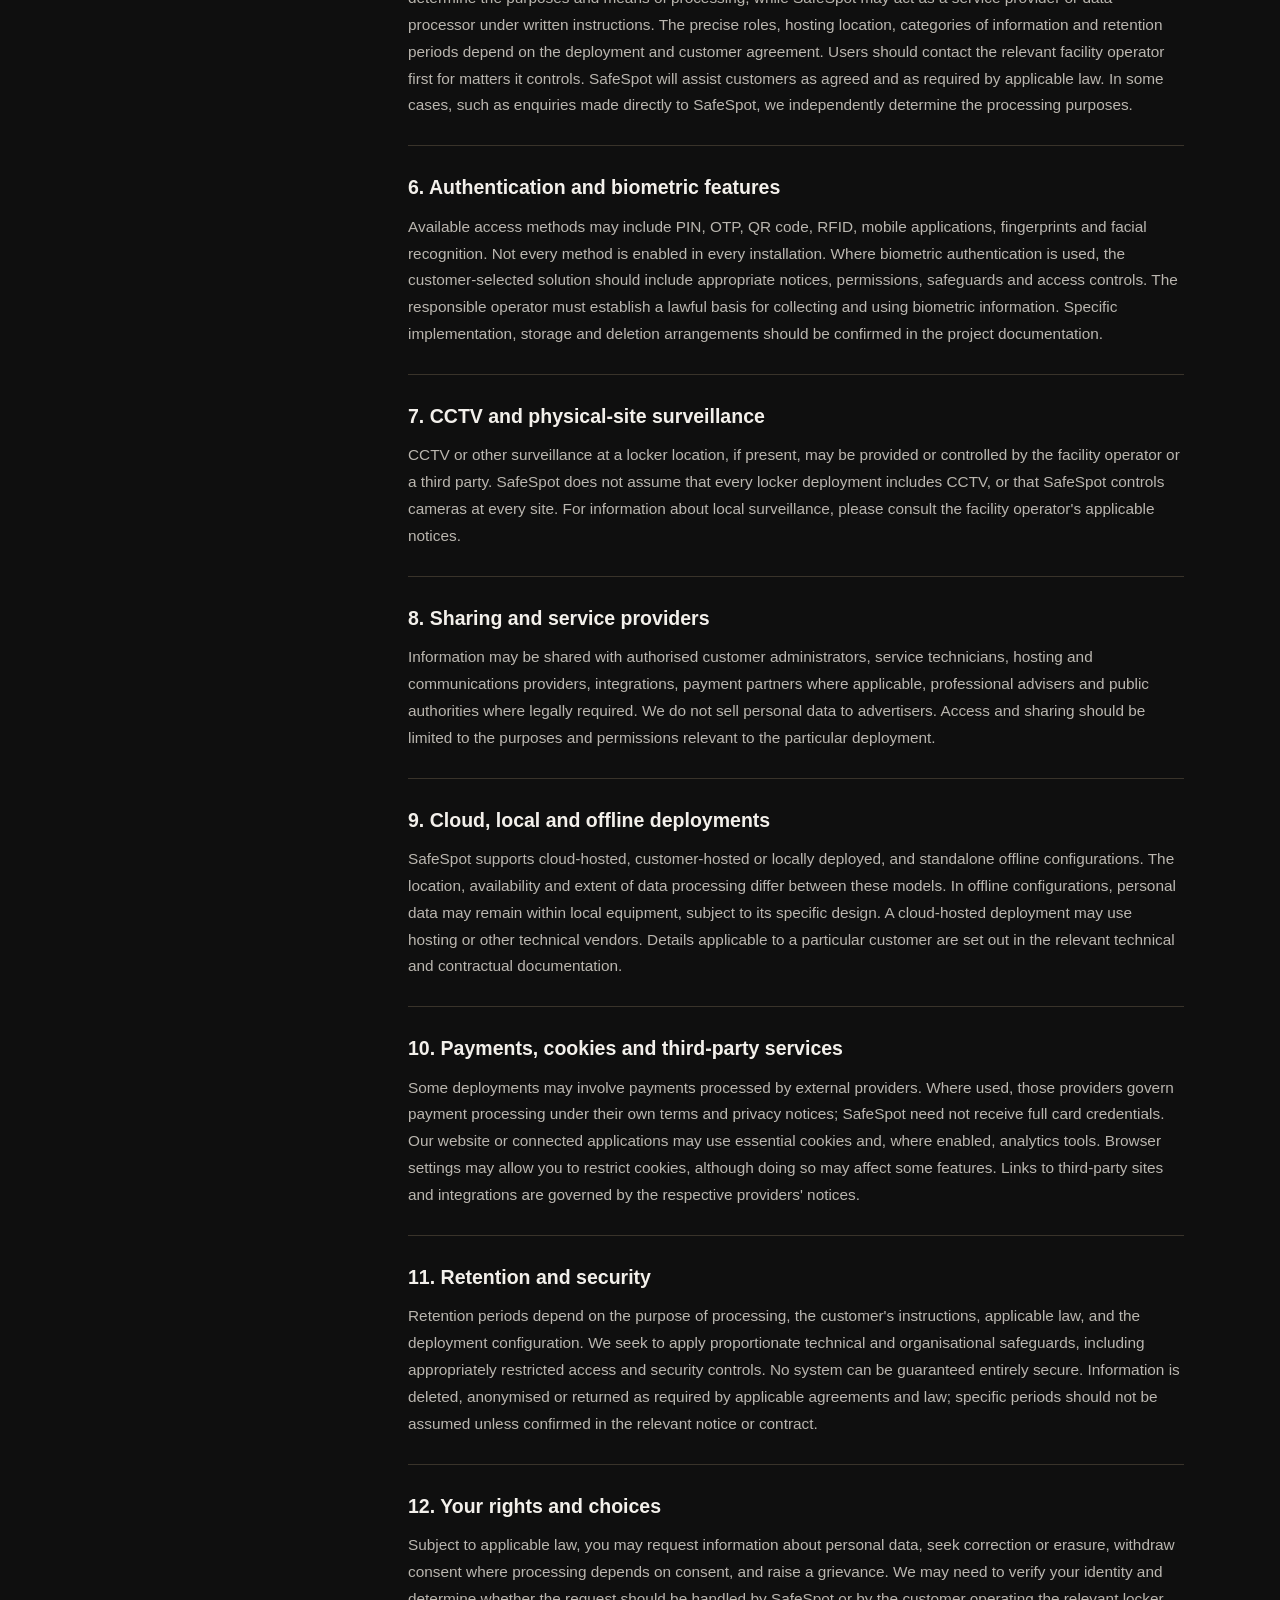
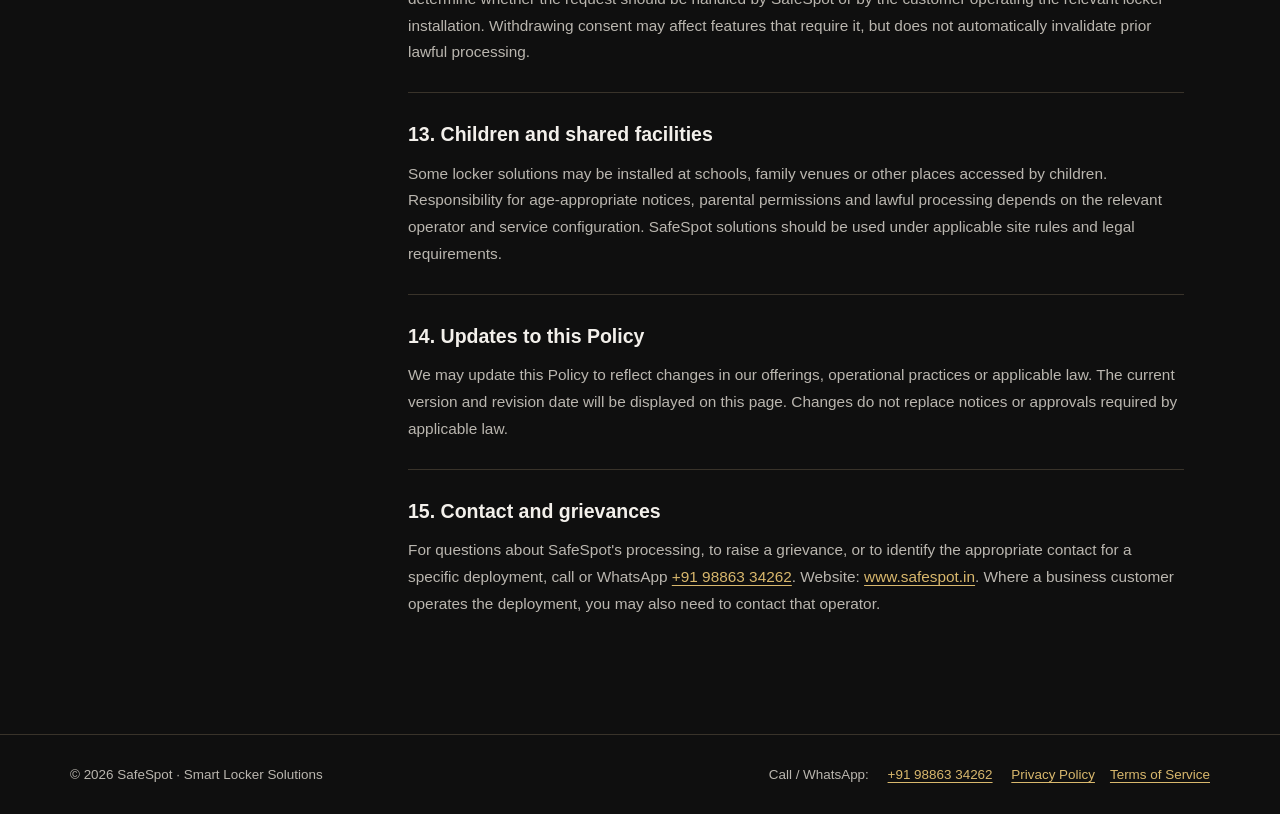
==== commit b51ac3d3: "Publish SafeSpot Website Version 9" ====
--- a/privacy.html
+++ b/privacy.html
@@ -1,256 +1,3 @@
-<!DOCTYPE html>
-<html lang="en">
-<head>
-  <meta charset="utf-8">
-  <meta name="viewport" content="width=device-width, initial-scale=1">
-  <title>Privacy Policy — SafeSpot</title>
-  <meta name="description" content="How SafeSpot collects, uses, and protects personal data across our website, locker platform, and mobile apps.">
-  <meta name="robots" content="all">
-
-  <link rel="icon" type="image/png" href="assets/safespot-logo-crop.png">
-
-  <link rel="preconnect" href="https://fonts.googleapis.com">
-  <link rel="preconnect" href="https://fonts.gstatic.com" crossorigin>
-  <link href="https://fonts.googleapis.com/css2?family=Archivo:wght@600;700;800;900&family=Plus+Jakarta+Sans:wght@400;500;600;700&display=swap" rel="stylesheet">
-  <link rel="stylesheet" href="styles.css">
-</head>
-<body class="legal">
-
-  <!-- ===================== NAV ===================== -->
-  <header class="site-header">
-    <nav class="container nav">
-      <a href="index.html" class="nav__logo"><img src="assets/safespot-logo-crop.png" alt="SafeSpot"></a>
-      <div class="nav__links">
-        <a href="index.html#products">Products</a>
-        <a href="index.html#how">How it works</a>
-        <a href="index.html#why">Why SafeSpot</a>
-        <a href="index.html#specs">Specs</a>
-      </div>
-      <a href="index.html#contact" class="btn btn--navy-pill">Contact us</a>
-    </nav>
-  </header>
-
-  <!-- ===================== HEAD ===================== -->
-  <section class="legal__head">
-    <div class="container">
-      <a href="index.html" class="legal__back">← Back to home</a>
-      <h1 class="legal__title">Privacy Policy</h1>
-      <p class="legal__updated">Last updated: 29 June 2026</p>
-    </div>
-  </section>
-
-  <!-- ===================== CONTENT ===================== -->
-  <main class="legal__content">
-    <p class="legal__intro">
-      This Privacy Policy explains how SafeSpot ("SafeSpot", "we", "us" or "our")
-      collects, uses, shares, and protects your personal data when you visit our
-      website at <a href="https://www.safespot.in">www.safespot.in</a>, use our
-      smart self-service lockers, access our locker booking platform, or use our
-      mobile applications (together, the "Services"). Please read it alongside our
-      <a href="terms.html">Terms of Service</a>.
-    </p>
-
-    <div class="legal__toc">
-      <p class="legal__toc-title">On this page</p>
-      <ol>
-        <li>Who we are</li>
-        <li>Information we collect</li>
-        <li>How we use your information</li>
-        <li>Legal basis &amp; consent</li>
-        <li>CCTV &amp; locker security</li>
-        <li>Sharing &amp; disclosure</li>
-        <li>Payment information</li>
-        <li>Cookies &amp; analytics</li>
-        <li>Data retention</li>
-        <li>How we protect your data</li>
-        <li>Your rights</li>
-        <li>Children's privacy</li>
-        <li>Third-party links</li>
-        <li>Changes to this policy</li>
-        <li>Contact &amp; grievances</li>
-      </ol>
-    </div>
-
-    <h2>1. Who we are</h2>
-    <p>
-      SafeSpot provides smart, self-service lockers for footwear and bags at
-      high-footfall facilities (such as temples, gyms, sports centres, malls, and
-      play arenas), together with a web platform and mobile apps that let visitors
-      book, pay for, and access lockers. We are the data fiduciary responsible for
-      personal data processed through the Services. Our operations are based in
-      Bengaluru, Karnataka, India.
-    </p>
-
-    <h2>2. Information we collect</h2>
-    <p>We collect the following categories of information:</p>
-    <h3>Information you provide</h3>
-    <ul>
-      <li><strong>Contact details</strong> — your name and phone number when you call or message us, request a site visit, or register on our platform or apps.</li>
-      <li><strong>Booking details</strong> — the facility, locker and compartment you use, and the date and time of your booking.</li>
-      <li><strong>Communications</strong> — the contents of messages you send us by phone, WhatsApp, or other channels.</li>
-    </ul>
-    <h3>Information collected automatically</h3>
-    <ul>
-      <li><strong>Usage &amp; transaction data</strong> — locker open/close events, session duration, payment status, and similar records generated when you use a locker.</li>
-      <li><strong>Device &amp; technical data</strong> — IP address, device and browser type, operating system, app version, and diagnostic logs.</li>
-      <li><strong>Cookies &amp; similar technologies</strong> — see "Cookies &amp; analytics" below.</li>
-    </ul>
-    <h3>Information from third parties</h3>
-    <ul>
-      <li><strong>Payment confirmations</strong> — transaction status and reference IDs from our payment gateway partners (we do not receive or store your full card details).</li>
-    </ul>
-
-    <h2>3. How we use your information</h2>
-    <p>We use personal data to:</p>
-    <ul>
-      <li>provide, operate, and maintain the lockers, platform, and apps;</li>
-      <li>allot lockers, process payments, and enable you to store and collect your belongings;</li>
-      <li>authenticate access and prevent theft, fraud, and misuse;</li>
-      <li>provide customer support and respond to your queries;</li>
-      <li>send service-related communications (such as booking and payment confirmations);</li>
-      <li>monitor, troubleshoot, and improve the Services; and</li>
-      <li>comply with applicable laws and respond to lawful requests from authorities.</li>
-    </ul>
-
-    <h2>4. Legal basis &amp; consent</h2>
-    <p>
-      We process your personal data on the basis of your consent and as necessary
-      to provide the Services you request, to comply with legal obligations, and
-      for our legitimate interests in operating and securing the Services, in
-      accordance with the Digital Personal Data Protection Act, 2023 and other
-      applicable Indian law. Where we rely on consent, you may withdraw it at any
-      time using the contact details below; this will not affect the lawfulness of
-      processing carried out before withdrawal.
-    </p>
-
-    <h2>5. CCTV &amp; locker security</h2>
-    <p>
-      Our locker units are monitored by CCTV, which may be accessible to authorised
-      personnel via secure smartphone access, for the purposes of security, theft
-      prevention, and resolving disputes. CCTV footage may capture your image while
-      you use a locker. Footage is retained only for as long as necessary for these
-      purposes and is accessed on a need-to-know basis.
-    </p>
-
-    <h2>6. Sharing &amp; disclosure</h2>
-    <p>We do not sell your personal data. We may share it with:</p>
-    <ul>
-      <li><strong>Service providers</strong> — payment gateways, hosting and cloud providers, analytics, and communication partners who process data on our behalf under appropriate confidentiality and security obligations;</li>
-      <li><strong>Facility partners</strong> — limited information necessary to operate lockers at their premises;</li>
-      <li><strong>Authorities</strong> — where required by law, regulation, legal process, or to protect the rights, property, or safety of SafeSpot, our users, or the public.</li>
-    </ul>
-
-    <h2>7. Payment information</h2>
-    <p>
-      Payments are processed by third-party payment service providers (supporting
-      UPI, cards, and wallets). Your payment is handled directly by these providers
-      under their own security standards; we receive only the transaction result
-      and a reference, not your full card or banking credentials.
-    </p>
-
-    <h2>8. Cookies &amp; analytics</h2>
-    <p>
-      Our website and platform may use cookies and similar technologies to keep you
-      signed in, remember preferences, and understand how the Services are used so
-      we can improve them. You can control cookies through your browser settings;
-      disabling some cookies may affect how parts of the Services work.
-    </p>
-
-    <h2>9. Data retention</h2>
-    <p>
-      We retain personal data only for as long as necessary to fulfil the purposes
-      described in this policy, including to provide the Services, comply with our
-      legal and tax obligations, resolve disputes, and enforce our agreements. When
-      data is no longer needed, we delete or anonymise it.
-    </p>
-
-    <h2>10. How we protect your data</h2>
-    <p>
-      We use reasonable technical and organisational measures — including access
-      controls, encryption in transit, and secure hosting — to protect personal
-      data against unauthorised access, loss, or misuse. No method of transmission
-      or storage is completely secure, but we work to protect your information and
-      to address any incidents promptly.
-    </p>
-
-    <h2>11. Your rights</h2>
-    <p>
-      Subject to applicable law, you have the right to access the personal data we
-      hold about you, to request correction or erasure, to withdraw consent, and to
-      grieve any concern about how your data is handled. To exercise these rights,
-      contact us using the details below. We may need to verify your identity
-      before acting on a request.
-    </p>
-
-    <h2>12. Children's privacy</h2>
-    <p>
-      The Services are intended for use by adults. Where lockers are located at
-      family or play venues and are used on behalf of a child, the booking should
-      be made by a parent or guardian. We do not knowingly collect personal data
-      directly from children without appropriate consent.
-    </p>
-
-    <h2>13. Third-party links</h2>
-    <p>
-      Our Services may link to third-party websites or services that we do not
-      control. This policy does not apply to those third parties, and we encourage
-      you to review their privacy policies.
-    </p>
-
-    <h2>14. Changes to this policy</h2>
-    <p>
-      We may update this Privacy Policy from time to time. We will post the updated
-      version here and revise the "Last updated" date above. Your continued use of
-      the Services after changes take effect constitutes acceptance of the updated
-      policy.
-    </p>
-
-    <h2>15. Contact &amp; grievances</h2>
-    <div class="legal__note">
-      <p>
-        For any questions about this Privacy Policy, to exercise your rights, or to
-        raise a grievance about how your personal data is handled, contact us:
-      </p>
-      <p style="margin-top:12px;">
-        <strong>SafeSpot</strong><br>
-        Call or WhatsApp: <a href="tel:+919380206421">93802-06421</a><br>
-        Website: <a href="https://www.safespot.in">www.safespot.in</a>
-      </p>
-    </div>
-  </main>
-
-  <!-- ===================== FOOTER ===================== -->
-  <footer class="footer">
-    <div class="container footer__grid">
-      <div>
-        <img src="assets/safespot-logo-white.png" alt="SafeSpot" class="footer__logo">
-        <p class="footer__tagline">Smart storage solutions for safer, cleaner and tension-free spaces. No staff. Easy. Safe.</p>
-      </div>
-      <div>
-        <div class="footer__heading">Products</div>
-        <div class="footer__links">
-          <a href="index.html#products">Footwear Locker</a>
-          <a href="index.html#products">Bag Locker</a>
-          <a href="index.html#products">E-commerce Lockers</a>
-        </div>
-      </div>
-      <div>
-        <div class="footer__heading">Contact</div>
-        <div class="footer__links">
-          <a href="tel:+919380206421">93802-06421</a>
-          <span class="footer__text">www.safespot.in</span>
-          <a href="index.html#contact">Request a site visit</a>
-        </div>
-      </div>
-    </div>
-    <div class="container footer__bar">
-      <span>© 2026 SafeSpot. All rights reserved.</span>
-      <div class="footer__legal">
-        <a href="terms.html">Terms of Service</a>
-        <a href="privacy.html">Privacy Policy</a>
-      </div>
-    </div>
-  </footer>
-
-</body>
-</html>
+<!doctype html><html lang="en"><head><meta charset="utf-8"><meta name="viewport" content="width=device-width,initial-scale=1"><title>Privacy Policy | SafeSpot</title><meta name="description" content="This Privacy Policy describes personal data handling in connection with SafeSpot’s website, smart locker technologies, applications and related servic"><style>
+:root{color-scheme:dark;--bg:#0f0f0f;--panel:#171717;--line:#39332a;--gold:#d9b86d;--text:#f3f0eb;--muted:#bab6af}*{box-sizing:border-box}html{scroll-behavior:smooth}body{margin:0;background:var(--bg);color:var(--text);font-family:Inter,"Segoe UI",Arial,sans-serif;line-height:1.75}a{color:var(--gold);text-underline-offset:3px}header{border-bottom:1px solid var(--line);position:sticky;top:0;background:#101010f5;backdrop-filter:blur(10px);z-index:5}.bar{max-width:1140px;margin:auto;padding:17px 26px;display:flex;justify-content:space-between;align-items:center;gap:20px}.brand{text-decoration:none;color:var(--gold);font-weight:800;letter-spacing:.14em;font-size:1.15rem}.back{font-size:.9rem;color:var(--muted);text-decoration:none}.shell{max-width:1140px;margin:auto;padding:70px 26px 90px}.eyebrow{color:var(--gold);letter-spacing:.2em;font-size:.75rem;font-weight:700;text-transform:uppercase}h1{font-size:clamp(2.6rem,6vw,4.6rem);line-height:1.12;letter-spacing:-.05em;margin:16px 0 14px}h2{font-size:1.22rem;line-height:1.45;margin:0 0 12px;color:var(--text)}.updated,.intro{color:var(--muted)}.intro{font-size:1.06rem;max-width:820px;margin:24px 0 56px}.layout{display:grid;grid-template-columns:240px minmax(0,1fr);gap:72px;align-items:start}.toc{position:sticky;top:96px;border-left:1px solid var(--line);padding-left:16px}.toc p{margin:0 0 15px;color:var(--gold);font-size:.75rem;letter-spacing:.13em;text-transform:uppercase;font-weight:700}.toc a{display:block;color:var(--muted);font-size:.81rem;text-decoration:none;line-height:1.45;margin:0 0 11px}.toc a:hover{color:var(--gold)}section{border-top:1px solid var(--line);padding:27px 0 26px;scroll-margin-top:90px}section p{margin:0;color:var(--muted);font-size:.96rem}footer{border-top:1px solid var(--line);padding:28px 26px;color:var(--muted);font-size:.84rem}.foot{max-width:1140px;margin:auto;display:flex;justify-content:space-between;gap:16px;flex-wrap:wrap}.foot a{margin-left:15px}@media(max-width:800px){.shell{padding:44px 22px 65px}.layout{grid-template-columns:1fr;gap:25px}.toc{position:static;display:none}section{padding:24px 0}.foot a{margin:0 14px 0 0}}@media(prefers-reduced-motion:reduce){html{scroll-behavior:auto}}
+</style></head><body><header><div class="bar"><a class="brand" href="https://www.safespot.in/">SAFESPOT</a><a class="back" href="https://www.safespot.in/">← Back to home</a></div></header><main class="shell"><div class="eyebrow">Legal &amp; compliance</div><h1>Privacy Policy</h1><div class="updated">Last updated: 30 October 2026</div><p class="intro">This Privacy Policy describes personal data handling in connection with SafeSpot’s website, smart locker technologies, applications and related services. Actual processing varies with the deployment and the role of the organisation operating the lockers.</p><div class="layout"><aside class="toc" aria-label="On this page"><p>On this page</p><a href="#s1">1. Scope and who we are</a><a href="#s2">2. Information that may be collected</a><a href="#s3">3. How information is obtained</a><a href="#s4">4. Purposes of processing</a><a href="#s5">5. Business customer and SafeSpot responsibilities</a><a href="#s6">6. Authentication and biometric features</a><a href="#s7">7. CCTV and physical-site surveillance</a><a href="#s8">8. Sharing and service providers</a><a href="#s9">9. Cloud, local and offline deployments</a><a href="#s10">10. Payments, cookies and third-party services</a><a href="#s11">11. Retention and security</a><a href="#s12">12. Your rights and choices</a><a href="#s13">13. Children and shared facilities</a><a href="#s14">14. Updates to this Policy</a><a href="#s15">15. Contact and grievances</a></aside><article><section id="s1"><h2>1. Scope and who we are</h2><p>SafeSpot provides smart locker technology and related solutions for residential communities, delivery and pickup, workplaces, gyms, educational institutions, retail, recreation and other business environments. Offerings may include hardware, embedded software, applications, cloud-hosted or locally deployed systems, standalone offline lockers, integrations and related support. This Policy describes how personal data may be handled through our website and through solutions for which SafeSpot determines the purposes and means of processing. An organisation that purchases or operates a SafeSpot solution may separately determine how user data is collected and used; its own privacy notice may apply.</p></section><section id="s2"><h2>2. Information that may be collected</h2><p>Depending on the application and configuration, the relevant information may include: (a) business enquiries, names, phone numbers, email addresses, organisation details and correspondence; (b) user or administrator identifiers, access permissions, authentication events, locker assignments, deliveries, collections, returns and audit logs; (c) device information, IP addresses, operating-system details, diagnostic and security logs; (d) payment status and transaction references where payment processing is enabled; and (e) authentication data, such as PIN/OTP/QR/RFID identifiers or biometric information where a customer elects to enable those features. The handling of fingerprint or facial-recognition data, if enabled, depends on the specific solution and agreement. This Policy should not be read as a statement that SafeSpot collects or centrally stores all these categories in every deployment.</p></section><section id="s3"><h2>3. How information is obtained</h2><p>Information may be provided directly by you, your employer, housing association, facility operator or another customer; generated when a locker or application is used; or received from integration, communications, hosting, authentication or payment service providers where the applicable configuration requires it.</p></section><section id="s4"><h2>4. Purposes of processing</h2><p>Where applicable, personal data is used to respond to enquiries; design, supply, configure, maintain and support locker solutions; enable authorised access and locker workflows; operate or integrate software and APIs; maintain audit trails; investigate faults and security incidents; communicate operational notices; meet contractual and legal obligations; and protect systems from misuse. Marketing communications, where any are sent, will be handled subject to applicable consent and legal requirements.</p></section><section id="s5"><h2>5. Business customer and SafeSpot responsibilities</h2><p>For business-operated deployments, the customer or facility operator may act as the data fiduciary or otherwise determine the purposes and means of processing, while SafeSpot may act as a service provider or data processor under written instructions. The precise roles, hosting location, categories of information and retention periods depend on the deployment and customer agreement. Users should contact the relevant facility operator first for matters it controls. SafeSpot will assist customers as agreed and as required by applicable law. In some cases, such as enquiries made directly to SafeSpot, we independently determine the processing purposes.</p></section><section id="s6"><h2>6. Authentication and biometric features</h2><p>Available access methods may include PIN, OTP, QR code, RFID, mobile applications, fingerprints and facial recognition. Not every method is enabled in every installation. Where biometric authentication is used, the customer-selected solution should include appropriate notices, permissions, safeguards and access controls. The responsible operator must establish a lawful basis for collecting and using biometric information. Specific implementation, storage and deletion arrangements should be confirmed in the project documentation.</p></section><section id="s7"><h2>7. CCTV and physical-site surveillance</h2><p>CCTV or other surveillance at a locker location, if present, may be provided or controlled by the facility operator or a third party. SafeSpot does not assume that every locker deployment includes CCTV, or that SafeSpot controls cameras at every site. For information about local surveillance, please consult the facility operator's applicable notices.</p></section><section id="s8"><h2>8. Sharing and service providers</h2><p>Information may be shared with authorised customer administrators, service technicians, hosting and communications providers, integrations, payment partners where applicable, professional advisers and public authorities where legally required. We do not sell personal data to advertisers. Access and sharing should be limited to the purposes and permissions relevant to the particular deployment.</p></section><section id="s9"><h2>9. Cloud, local and offline deployments</h2><p>SafeSpot supports cloud-hosted, customer-hosted or locally deployed, and standalone offline configurations. The location, availability and extent of data processing differ between these models. In offline configurations, personal data may remain within local equipment, subject to its specific design. A cloud-hosted deployment may use hosting or other technical vendors. Details applicable to a particular customer are set out in the relevant technical and contractual documentation.</p></section><section id="s10"><h2>10. Payments, cookies and third-party services</h2><p>Some deployments may involve payments processed by external providers. Where used, those providers govern payment processing under their own terms and privacy notices; SafeSpot need not receive full card credentials. Our website or connected applications may use essential cookies and, where enabled, analytics tools. Browser settings may allow you to restrict cookies, although doing so may affect some features. Links to third-party sites and integrations are governed by the respective providers' notices.</p></section><section id="s11"><h2>11. Retention and security</h2><p>Retention periods depend on the purpose of processing, the customer's instructions, applicable law, and the deployment configuration. We seek to apply proportionate technical and organisational safeguards, including appropriately restricted access and security controls. No system can be guaranteed entirely secure. Information is deleted, anonymised or returned as required by applicable agreements and law; specific periods should not be assumed unless confirmed in the relevant notice or contract.</p></section><section id="s12"><h2>12. Your rights and choices</h2><p>Subject to applicable law, you may request information about personal data, seek correction or erasure, withdraw consent where processing depends on consent, and raise a grievance. We may need to verify your identity and determine whether the request should be handled by SafeSpot or by the customer operating the relevant locker installation. Withdrawing consent may affect features that require it, but does not automatically invalidate prior lawful processing.</p></section><section id="s13"><h2>13. Children and shared facilities</h2><p>Some locker solutions may be installed at schools, family venues or other places accessed by children. Responsibility for age-appropriate notices, parental permissions and lawful processing depends on the relevant operator and service configuration. SafeSpot solutions should be used under applicable site rules and legal requirements.</p></section><section id="s14"><h2>14. Updates to this Policy</h2><p>We may update this Policy to reflect changes in our offerings, operational practices or applicable law. The current version and revision date will be displayed on this page. Changes do not replace notices or approvals required by applicable law.</p></section><section id="s15"><h2>15. Contact and grievances</h2><p>For questions about SafeSpot's processing, to raise a grievance, or to identify the appropriate contact for a specific deployment, call or WhatsApp <a href="tel:+919886334262">+91 98863 34262</a>. Website: <a href="https://www.safespot.in/">www.safespot.in</a>. Where a business customer operates the deployment, you may also need to contact that operator.</p></section></article></div></main><footer><div class="foot"><span>© 2026 SafeSpot · Smart Locker Solutions</span><span>Call / WhatsApp: <a href="tel:+919886334262">+91 98863 34262</a> <a href="privacy.html">Privacy Policy</a><a href="terms.html">Terms of Service</a></span></div></footer></body></html>
